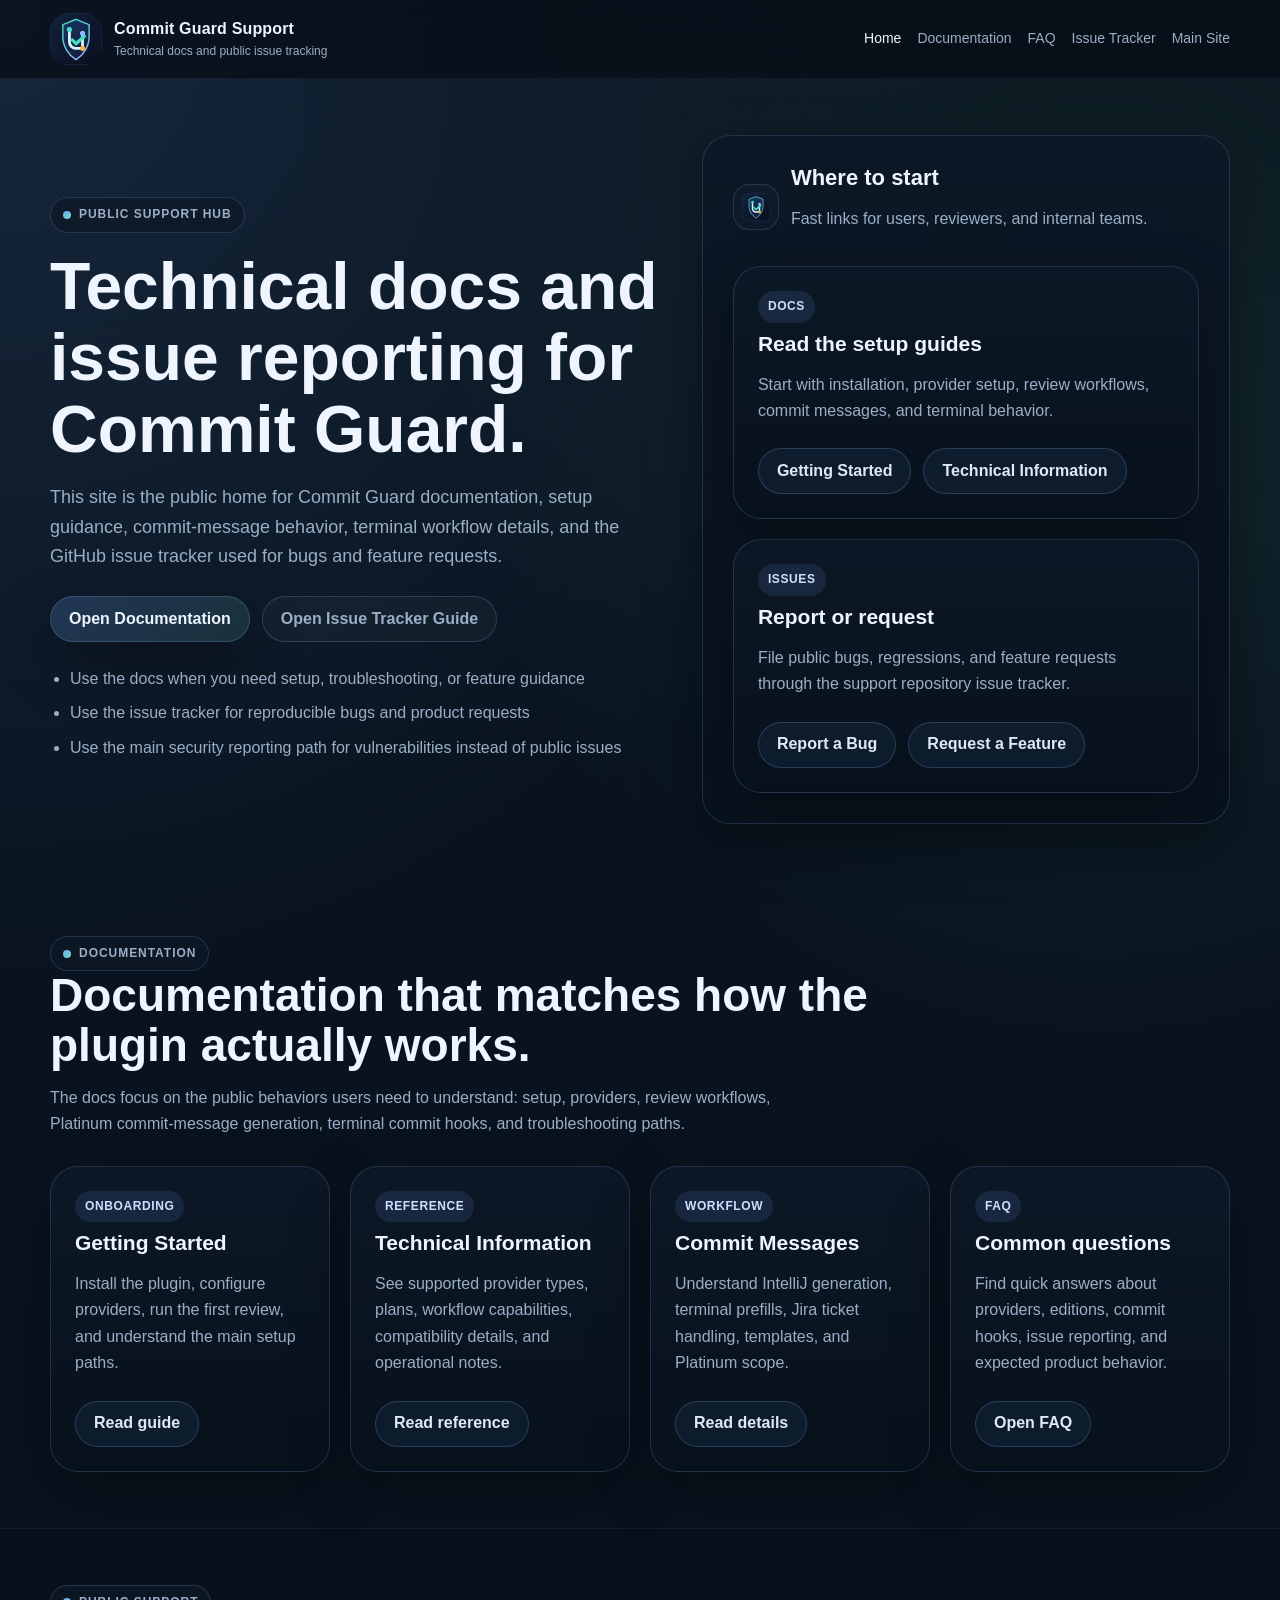
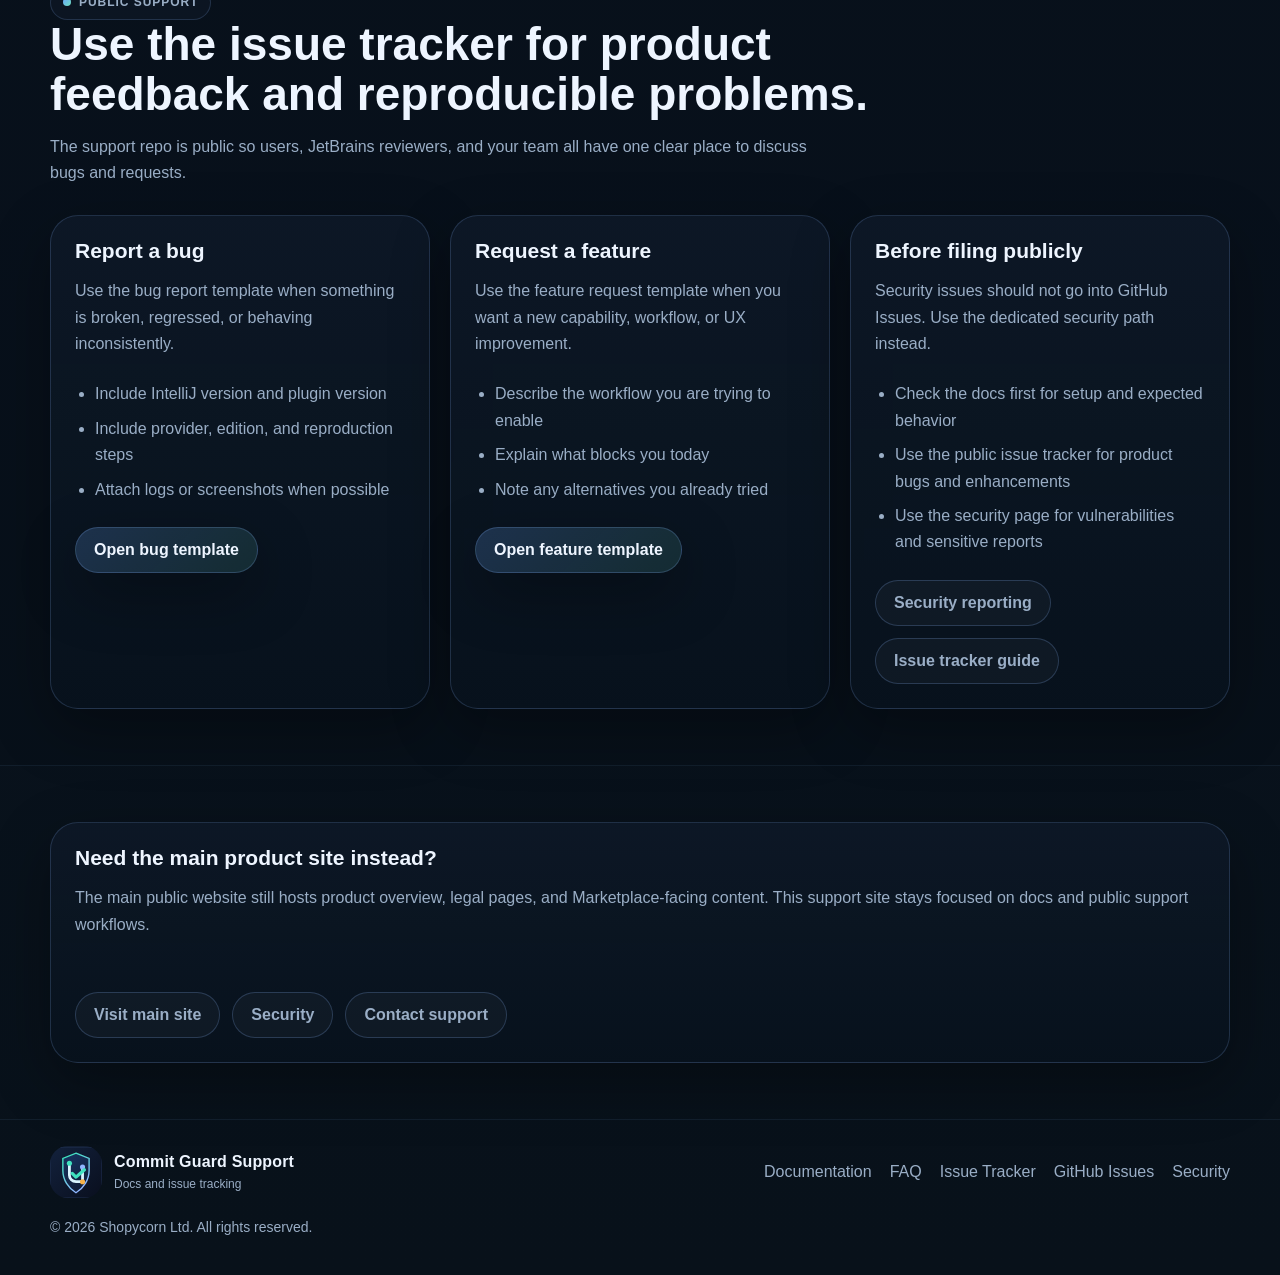
==== index.html @ 6918678c "First commit" ====
<!doctype html>
<html lang="en">
  <head>
    <meta charset="utf-8" />
    <meta name="viewport" content="width=device-width, initial-scale=1" />
    <title>Commit Guard Support | Documentation and Issue Tracker</title>
    <meta
      name="description"
      content="Public technical documentation and issue tracking for Commit Guard, the workflow-driven AI code review plugin for IntelliJ."
    />
    <link rel="stylesheet" href="./assets/site.css" />
  </head>
  <body>
    <header class="site-header">
      <div class="container nav-shell">
        <a class="brand" href="./">
          <span class="brand-logo" aria-hidden="true">
            <img src="./assets/commit-guard-logo.svg" alt="Commit Guard logo" width="52" height="52" />
          </span>
          <span>
            <strong>Commit Guard Support</strong>
            <em>Technical docs and public issue tracking</em>
          </span>
        </a>

        <nav class="site-nav" aria-label="Primary">
          <a href="./" aria-current="page">Home</a>
          <a href="./docs/">Documentation</a>
          <a href="./docs/faq/">FAQ</a>
          <a href="./issue-tracker/">Issue Tracker</a>
          <a href="https://shopycornltd.github.io/commit-guard-site/">Main Site</a>
        </nav>
      </div>
    </header>

    <main>
      <section class="hero-band">
        <div class="container hero-grid">
          <div>
            <div class="eyebrow">Public Support Hub</div>
            <h1>Technical docs and issue reporting for Commit Guard.</h1>
            <p class="lede">
              This site is the public home for Commit Guard documentation, setup guidance, commit-message behavior,
              terminal workflow details, and the GitHub issue tracker used for bugs and feature requests.
            </p>

            <div class="hero-actions">
              <a class="button" href="./docs/">Open Documentation</a>
              <a class="button secondary" href="./issue-tracker/">Open Issue Tracker Guide</a>
            </div>

            <ul class="hero-points">
              <li>Use the docs when you need setup, troubleshooting, or feature guidance</li>
              <li>Use the issue tracker for reproducible bugs and product requests</li>
              <li>Use the main security reporting path for vulnerabilities instead of public issues</li>
            </ul>
          </div>

          <div class="hero-panel">
            <div class="hero-panel-title">
              <img class="mini-logo" src="./assets/commit-guard-logo.svg" alt="" width="46" height="46" />
              <div>
                <h3>Where to start</h3>
                <p class="muted">Fast links for users, reviewers, and internal teams.</p>
              </div>
            </div>

            <div class="card-grid">
              <article class="info-card">
                <div class="card-kicker">Docs</div>
                <h3>Read the setup guides</h3>
                <p>Start with installation, provider setup, review workflows, commit messages, and terminal behavior.</p>
                <div class="card-actions">
                  <a class="button ghost" href="./docs/getting-started/">Getting Started</a>
                  <a class="button ghost" href="./docs/technical-information/">Technical Information</a>
                </div>
              </article>

              <article class="info-card">
                <div class="card-kicker">Issues</div>
                <h3>Report or request</h3>
                <p>File public bugs, regressions, and feature requests through the support repository issue tracker.</p>
                <div class="card-actions">
                  <a class="button ghost" href="https://github.com/shopycornltd/commit-guard-support/issues/new?template=bug_report.md">Report a Bug</a>
                  <a class="button ghost" href="https://github.com/shopycornltd/commit-guard-support/issues/new?template=feature_request.md">Request a Feature</a>
                </div>
              </article>
            </div>
          </div>
        </div>
      </section>

      <section class="section">
        <div class="container">
          <div class="section-heading">
            <div class="eyebrow">Documentation</div>
            <h2>Documentation that matches how the plugin actually works.</h2>
            <p>
              The docs focus on the public behaviors users need to understand: setup, providers, review workflows,
              Platinum commit-message generation, terminal commit hooks, and troubleshooting paths.
            </p>
          </div>

          <div class="card-grid docs-grid">
            <article class="doc-card">
              <div class="card-kicker">Onboarding</div>
              <h3>Getting Started</h3>
              <p>Install the plugin, configure providers, run the first review, and understand the main setup paths.</p>
              <div class="doc-actions">
                <a class="button ghost" href="./docs/getting-started/">Read guide</a>
              </div>
            </article>

            <article class="doc-card">
              <div class="card-kicker">Reference</div>
              <h3>Technical Information</h3>
              <p>See supported provider types, plans, workflow capabilities, compatibility details, and operational notes.</p>
              <div class="doc-actions">
                <a class="button ghost" href="./docs/technical-information/">Read reference</a>
              </div>
            </article>

            <article class="doc-card">
              <div class="card-kicker">Workflow</div>
              <h3>Commit Messages</h3>
              <p>Understand IntelliJ generation, terminal prefills, Jira ticket handling, templates, and Platinum scope.</p>
              <div class="doc-actions">
                <a class="button ghost" href="./docs/commit-messages/">Read details</a>
              </div>
            </article>

            <article class="doc-card">
              <div class="card-kicker">FAQ</div>
              <h3>Common questions</h3>
              <p>Find quick answers about providers, editions, commit hooks, issue reporting, and expected product behavior.</p>
              <div class="doc-actions">
                <a class="button ghost" href="./docs/faq/">Open FAQ</a>
              </div>
            </article>
          </div>
        </div>
      </section>

      <section class="section section-contrast">
        <div class="container">
          <div class="section-heading">
            <div class="eyebrow">Public Support</div>
            <h2>Use the issue tracker for product feedback and reproducible problems.</h2>
            <p>
              The support repo is public so users, JetBrains reviewers, and your team all have one clear place to
              discuss bugs and requests.
            </p>
          </div>

          <div class="card-grid support-grid">
            <article class="support-panel">
              <h3>Report a bug</h3>
              <p>Use the bug report template when something is broken, regressed, or behaving inconsistently.</p>
              <ul class="checklist">
                <li>Include IntelliJ version and plugin version</li>
                <li>Include provider, edition, and reproduction steps</li>
                <li>Attach logs or screenshots when possible</li>
              </ul>
              <div class="support-actions">
                <a class="button" href="https://github.com/shopycornltd/commit-guard-support/issues/new?template=bug_report.md">Open bug template</a>
              </div>
            </article>

            <article class="support-panel">
              <h3>Request a feature</h3>
              <p>Use the feature request template when you want a new capability, workflow, or UX improvement.</p>
              <ul class="checklist">
                <li>Describe the workflow you are trying to enable</li>
                <li>Explain what blocks you today</li>
                <li>Note any alternatives you already tried</li>
              </ul>
              <div class="support-actions">
                <a class="button" href="https://github.com/shopycornltd/commit-guard-support/issues/new?template=feature_request.md">Open feature template</a>
              </div>
            </article>

            <article class="support-panel">
              <h3>Before filing publicly</h3>
              <p>Security issues should not go into GitHub Issues. Use the dedicated security path instead.</p>
              <ul class="checklist">
                <li>Check the docs first for setup and expected behavior</li>
                <li>Use the public issue tracker for product bugs and enhancements</li>
                <li>Use the security page for vulnerabilities and sensitive reports</li>
              </ul>
              <div class="support-actions">
                <a class="button secondary" href="https://shopycornltd.github.io/commit-guard-site/security/">Security reporting</a>
                <a class="button secondary" href="./issue-tracker/">Issue tracker guide</a>
              </div>
            </article>
          </div>
        </div>
      </section>

      <section class="section">
        <div class="container">
          <div class="cta-panel">
            <div class="cta-copy">
              <h3>Need the main product site instead?</h3>
              <p>
                The main public website still hosts product overview, legal pages, and Marketplace-facing content.
                This support site stays focused on docs and public support workflows.
              </p>
            </div>
            <div class="hero-actions">
              <a class="button secondary" href="https://shopycornltd.github.io/commit-guard-site/">Visit main site</a>
              <a class="button secondary" href="https://shopycornltd.github.io/commit-guard-site/security/">Security</a>
              <a class="button secondary" href="mailto:support@shopycorn.co.uk">Contact support</a>
            </div>
          </div>
        </div>
      </section>
    </main>

    <footer class="site-footer">
      <div class="container footer-grid">
        <a class="brand" href="./">
          <span class="brand-logo" aria-hidden="true">
            <img src="./assets/commit-guard-logo.svg" alt="" width="52" height="52" />
          </span>
          <span>
            <strong>Commit Guard Support</strong>
            <em>Docs and issue tracking</em>
          </span>
        </a>

        <div class="footer-links">
          <a href="./docs/">Documentation</a>
          <a href="./docs/faq/">FAQ</a>
          <a href="./issue-tracker/">Issue Tracker</a>
          <a href="https://github.com/shopycornltd/commit-guard-support/issues">GitHub Issues</a>
          <a href="https://shopycornltd.github.io/commit-guard-site/security/">Security</a>
        </div>
      </div>
      <div class="container footer-copy">
        <span>&copy; 2026 Shopycorn Ltd. All rights reserved.</span>
      </div>
    </footer>
  </body>
</html>
---- assets/site.css ----
:root {
  --bg: #081019;
  --bg-soft: #0d1826;
  --panel: rgba(10, 18, 29, 0.86);
  --panel-2: rgba(14, 25, 40, 0.94);
  --border: rgba(139, 184, 255, 0.18);
  --text: #eef5ff;
  --muted: #9aaec6;
  --accent: #6ca7ff;
  --accent-2: #6de0be;
  --accent-3: #18304c;
  --shadow: 0 20px 60px rgba(0, 0, 0, 0.32);
  --radius-xl: 28px;
  --radius-lg: 22px;
  --radius-md: 16px;
  --max: 1180px;
}

* {
  box-sizing: border-box;
}

html {
  scroll-behavior: smooth;
}

body {
  margin: 0;
  background:
    radial-gradient(circle at top left, rgba(108, 167, 255, 0.15), transparent 32%),
    radial-gradient(circle at 86% 14%, rgba(109, 224, 190, 0.11), transparent 24%),
    linear-gradient(180deg, #07111a 0%, #09131f 36%, #08111a 100%);
  color: var(--text);
  font-family: "Inter", "Segoe UI", Roboto, Helvetica, Arial, sans-serif;
  line-height: 1.65;
}

img {
  display: block;
  max-width: 100%;
}

a {
  color: inherit;
  text-decoration: none;
}

code {
  padding: 2px 6px;
  border-radius: 8px;
  background: rgba(255, 255, 255, 0.05);
  color: #dce8ff;
  font-size: 0.95em;
}

.container {
  width: min(calc(100% - 32px), var(--max));
  margin: 0 auto;
}

.site-header {
  position: sticky;
  top: 0;
  z-index: 40;
  backdrop-filter: blur(18px);
  background: rgba(7, 14, 23, 0.76);
  border-bottom: 1px solid rgba(139, 184, 255, 0.08);
}

.nav-shell {
  display: flex;
  align-items: center;
  justify-content: space-between;
  gap: 20px;
  min-height: 78px;
}

.brand {
  display: inline-flex;
  align-items: center;
  gap: 12px;
}

.brand-logo {
  width: 52px;
  height: 52px;
  flex: 0 0 52px;
  border-radius: 18px;
  overflow: hidden;
}

.brand-logo img {
  width: 114%;
  height: 114%;
  max-width: none;
  margin: -7%;
}

.brand span {
  display: grid;
}

.brand strong {
  font-size: 16px;
  letter-spacing: 0.01em;
}

.brand em {
  color: var(--muted);
  font-style: normal;
  font-size: 12px;
}

.site-nav {
  display: flex;
  flex-wrap: wrap;
  gap: 16px;
  color: var(--muted);
  font-size: 14px;
}

.site-nav a:hover,
.site-nav a[aria-current="page"],
.footer-links a:hover,
.inline-link:hover {
  color: var(--text);
}

.hero-band,
.section,
.page-hero {
  padding: 56px 0;
}

.hero-grid,
.page-grid {
  display: grid;
  grid-template-columns: 1.08fr 0.92fr;
  gap: 32px;
  align-items: center;
}

.eyebrow {
  display: inline-flex;
  align-items: center;
  gap: 8px;
  padding: 7px 12px;
  border-radius: 999px;
  border: 1px solid var(--border);
  background: rgba(14, 24, 38, 0.72);
  color: var(--muted);
  font-size: 12px;
  font-weight: 700;
  letter-spacing: 0.08em;
  text-transform: uppercase;
}

.eyebrow::before {
  content: "";
  width: 8px;
  height: 8px;
  border-radius: 999px;
  background: linear-gradient(135deg, var(--accent), var(--accent-2));
}

h1,
h2,
h3 {
  margin: 0;
  line-height: 1.08;
}

h1 {
  margin-top: 18px;
  font-size: clamp(40px, 7vw, 66px);
  max-width: 760px;
}

h2 {
  font-size: clamp(30px, 4vw, 46px);
  max-width: 860px;
}

h3 {
  font-size: 21px;
}

.lede,
.section-heading p,
.info-card p,
.support-panel p,
.doc-card p,
.doc-body p,
.doc-body li,
.checklist li,
.cta-copy p,
.footer-copy,
.muted {
  color: var(--muted);
}

.lede {
  margin: 18px 0 0;
  max-width: 740px;
  font-size: 18px;
}

.hero-actions,
.card-actions,
.support-actions,
.doc-actions {
  display: flex;
  flex-wrap: wrap;
  gap: 12px;
  margin-top: 24px;
}

.button {
  display: inline-flex;
  align-items: center;
  justify-content: center;
  min-height: 46px;
  padding: 0 18px;
  border-radius: 999px;
  border: 1px solid rgba(139, 184, 255, 0.22);
  background: linear-gradient(135deg, rgba(108, 167, 255, 0.2), rgba(109, 224, 190, 0.12));
  color: var(--text);
  font-weight: 700;
  box-shadow: var(--shadow);
}

.button.secondary {
  background: rgba(255, 255, 255, 0.03);
  color: var(--muted);
  box-shadow: none;
}

.button.ghost {
  background: rgba(18, 34, 53, 0.65);
  color: #dfe8f8;
  box-shadow: none;
}

.hero-points,
.checklist,
.doc-list {
  margin: 24px 0 0;
  padding-left: 20px;
  color: var(--muted);
}

.hero-points li + li,
.checklist li + li,
.doc-list li + li {
  margin-top: 8px;
}

.hero-panel,
.support-panel,
.doc-card,
.info-card,
.cta-panel,
.doc-shell,
.notice-panel {
  border: 1px solid var(--border);
  box-shadow: var(--shadow);
}

.hero-panel,
.doc-shell,
.notice-panel,
.support-panel,
.info-card,
.doc-card,
.cta-panel {
  border-radius: var(--radius-xl);
  background: linear-gradient(180deg, rgba(13, 24, 38, 0.96), rgba(8, 18, 29, 0.9));
}

.hero-panel {
  padding: 30px;
}

.hero-panel-title {
  display: flex;
  align-items: center;
  gap: 12px;
  margin-bottom: 18px;
}

.hero-panel-title .mini-logo {
  width: 46px;
  height: 46px;
  padding: 6px;
  border-radius: 16px;
  background: rgba(15, 28, 43, 0.8);
  border: 1px solid var(--border);
}

.hero-panel-title h3 {
  font-size: 22px;
}

.section-heading {
  margin-bottom: 28px;
}

.section-heading p {
  max-width: 780px;
  margin-top: 14px;
}

.card-grid {
  display: grid;
  gap: 20px;
}

.feature-grid {
  grid-template-columns: repeat(4, minmax(0, 1fr));
}

.support-grid,
.docs-grid {
  grid-template-columns: repeat(auto-fit, minmax(240px, 1fr));
}

.info-card,
.doc-card,
.support-panel {
  padding: 24px;
}

.info-card h3,
.doc-card h3,
.support-panel h3 {
  margin-bottom: 10px;
}

.card-kicker {
  display: inline-flex;
  margin-bottom: 10px;
  padding: 6px 10px;
  border-radius: 999px;
  background: rgba(108, 167, 255, 0.12);
  color: #cfe0ff;
  font-size: 12px;
  font-weight: 700;
  letter-spacing: 0.05em;
  text-transform: uppercase;
}

.section-contrast {
  background: rgba(7, 15, 24, 0.32);
  border-top: 1px solid rgba(139, 184, 255, 0.08);
  border-bottom: 1px solid rgba(139, 184, 255, 0.08);
}

.doc-shell {
  display: grid;
  grid-template-columns: 280px minmax(0, 1fr);
  gap: 24px;
  padding: 26px;
}

.doc-sidebar {
  position: sticky;
  top: 100px;
  align-self: start;
  display: grid;
  gap: 14px;
}

.sidebar-card {
  padding: 18px;
  border-radius: var(--radius-lg);
  border: 1px solid var(--border);
  background: rgba(14, 24, 38, 0.78);
}

.sidebar-card h3 {
  margin-bottom: 10px;
  font-size: 17px;
}

.sidebar-links {
  display: grid;
  gap: 10px;
}

.sidebar-links a {
  color: var(--muted);
}

.sidebar-links a:hover,
.sidebar-links a[aria-current="page"] {
  color: var(--text);
}

.doc-body {
  min-width: 0;
}

.doc-body section + section {
  margin-top: 30px;
}

.doc-body h2 {
  font-size: clamp(26px, 4vw, 38px);
  margin-bottom: 12px;
}

.doc-body h3 {
  margin: 18px 0 10px;
}

.doc-body pre {
  overflow-x: auto;
  padding: 16px;
  border-radius: var(--radius-md);
  background: rgba(255, 255, 255, 0.04);
  border: 1px solid var(--border);
}

.notice-panel,
.cta-panel {
  display: grid;
  gap: 14px;
  padding: 24px;
}

.footer-links {
  display: flex;
  flex-wrap: wrap;
  gap: 18px;
  color: var(--muted);
}

.site-footer {
  padding: 26px 0 36px;
  border-top: 1px solid rgba(139, 184, 255, 0.08);
}

.footer-grid {
  display: flex;
  align-items: center;
  justify-content: space-between;
  gap: 20px;
}

.footer-copy {
  margin-top: 18px;
  font-size: 14px;
}

.inline-link {
  color: #cfe0ff;
  text-decoration: underline;
  text-decoration-color: rgba(108, 167, 255, 0.4);
  text-underline-offset: 3px;
}

.faq-list {
  display: grid;
  gap: 14px;
}

.faq-item {
  border-radius: var(--radius-lg);
  border: 1px solid var(--border);
  background: rgba(14, 24, 38, 0.78);
  overflow: hidden;
}

.faq-item summary {
  cursor: pointer;
  list-style: none;
  padding: 18px 20px;
  font-weight: 700;
}

.faq-item summary::-webkit-details-marker {
  display: none;
}

.faq-item summary::after {
  content: "+";
  float: right;
  color: var(--accent-2);
}

.faq-item[open] summary::after {
  content: "−";
}

.faq-answer {
  padding: 0 20px 20px;
  color: var(--muted);
}

.faq-answer p:last-child,
.faq-answer ul:last-child {
  margin-bottom: 0;
}

@media (max-width: 1040px) {
  .hero-grid,
  .page-grid,
  .doc-shell,
  .feature-grid,
  .support-grid,
  .docs-grid {
    grid-template-columns: 1fr;
  }

  .doc-sidebar {
    position: static;
  }
}

@media (max-width: 720px) {
  .nav-shell,
  .footer-grid {
    flex-direction: column;
    align-items: flex-start;
  }

  .hero-band,
  .section,
  .page-hero {
    padding: 40px 0;
  }

  .hero-panel,
  .info-card,
  .doc-card,
  .support-panel,
  .doc-shell,
  .notice-panel,
  .cta-panel {
    border-radius: 20px;
  }
}
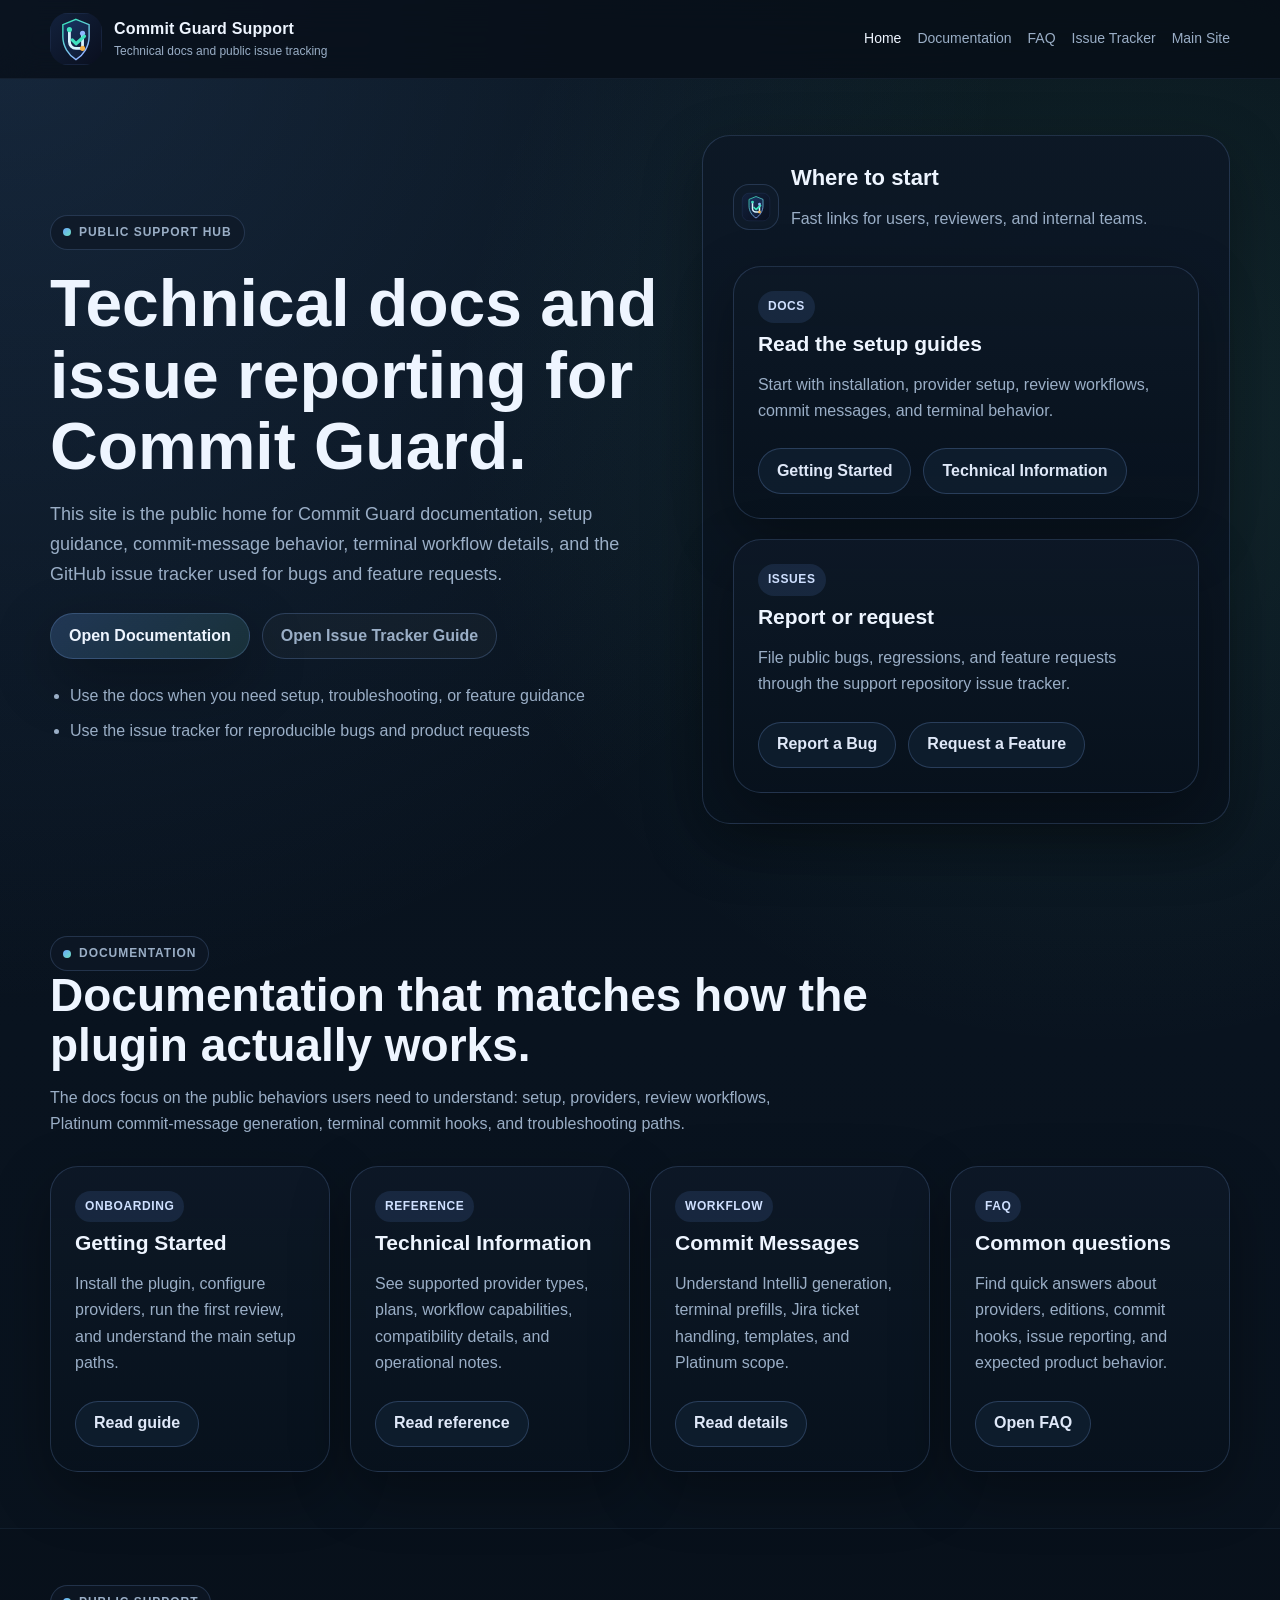
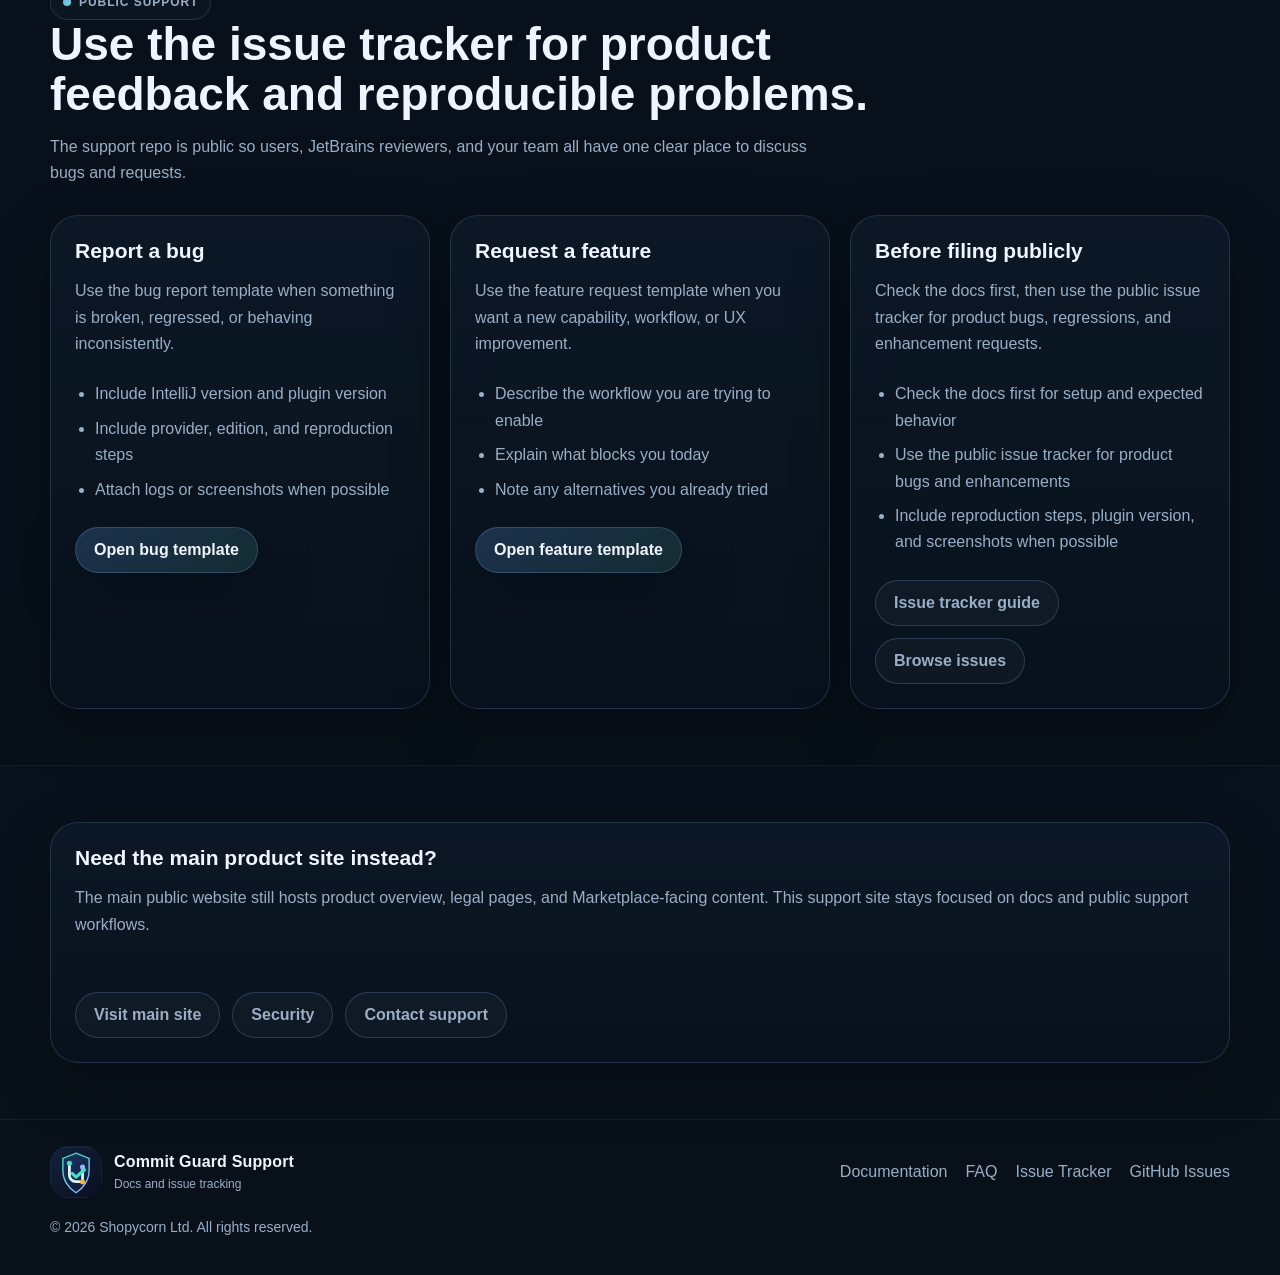
==== commit b59621bc: "First commit" ====
--- a/index.html
+++ b/index.html
@@ -52,7 +52,6 @@
             <ul class="hero-points">
               <li>Use the docs when you need setup, troubleshooting, or feature guidance</li>
               <li>Use the issue tracker for reproducible bugs and product requests</li>
-              <li>Use the main security reporting path for vulnerabilities instead of public issues</li>
             </ul>
           </div>
 
@@ -181,15 +180,15 @@
 
             <article class="support-panel">
               <h3>Before filing publicly</h3>
-              <p>Security issues should not go into GitHub Issues. Use the dedicated security path instead.</p>
+              <p>Check the docs first, then use the public issue tracker for product bugs, regressions, and enhancement requests.</p>
               <ul class="checklist">
                 <li>Check the docs first for setup and expected behavior</li>
                 <li>Use the public issue tracker for product bugs and enhancements</li>
-                <li>Use the security page for vulnerabilities and sensitive reports</li>
+                <li>Include reproduction steps, plugin version, and screenshots when possible</li>
               </ul>
               <div class="support-actions">
-                <a class="button secondary" href="https://shopycornltd.github.io/commit-guard-site/security/">Security reporting</a>
                 <a class="button secondary" href="./issue-tracker/">Issue tracker guide</a>
+                <a class="button secondary" href="https://github.com/shopycornltd/commit-guard-support/issues">Browse issues</a>
               </div>
             </article>
           </div>
@@ -233,7 +232,6 @@
           <a href="./docs/faq/">FAQ</a>
           <a href="./issue-tracker/">Issue Tracker</a>
           <a href="https://github.com/shopycornltd/commit-guard-support/issues">GitHub Issues</a>
-          <a href="https://shopycornltd.github.io/commit-guard-site/security/">Security</a>
         </div>
       </div>
       <div class="container footer-copy">
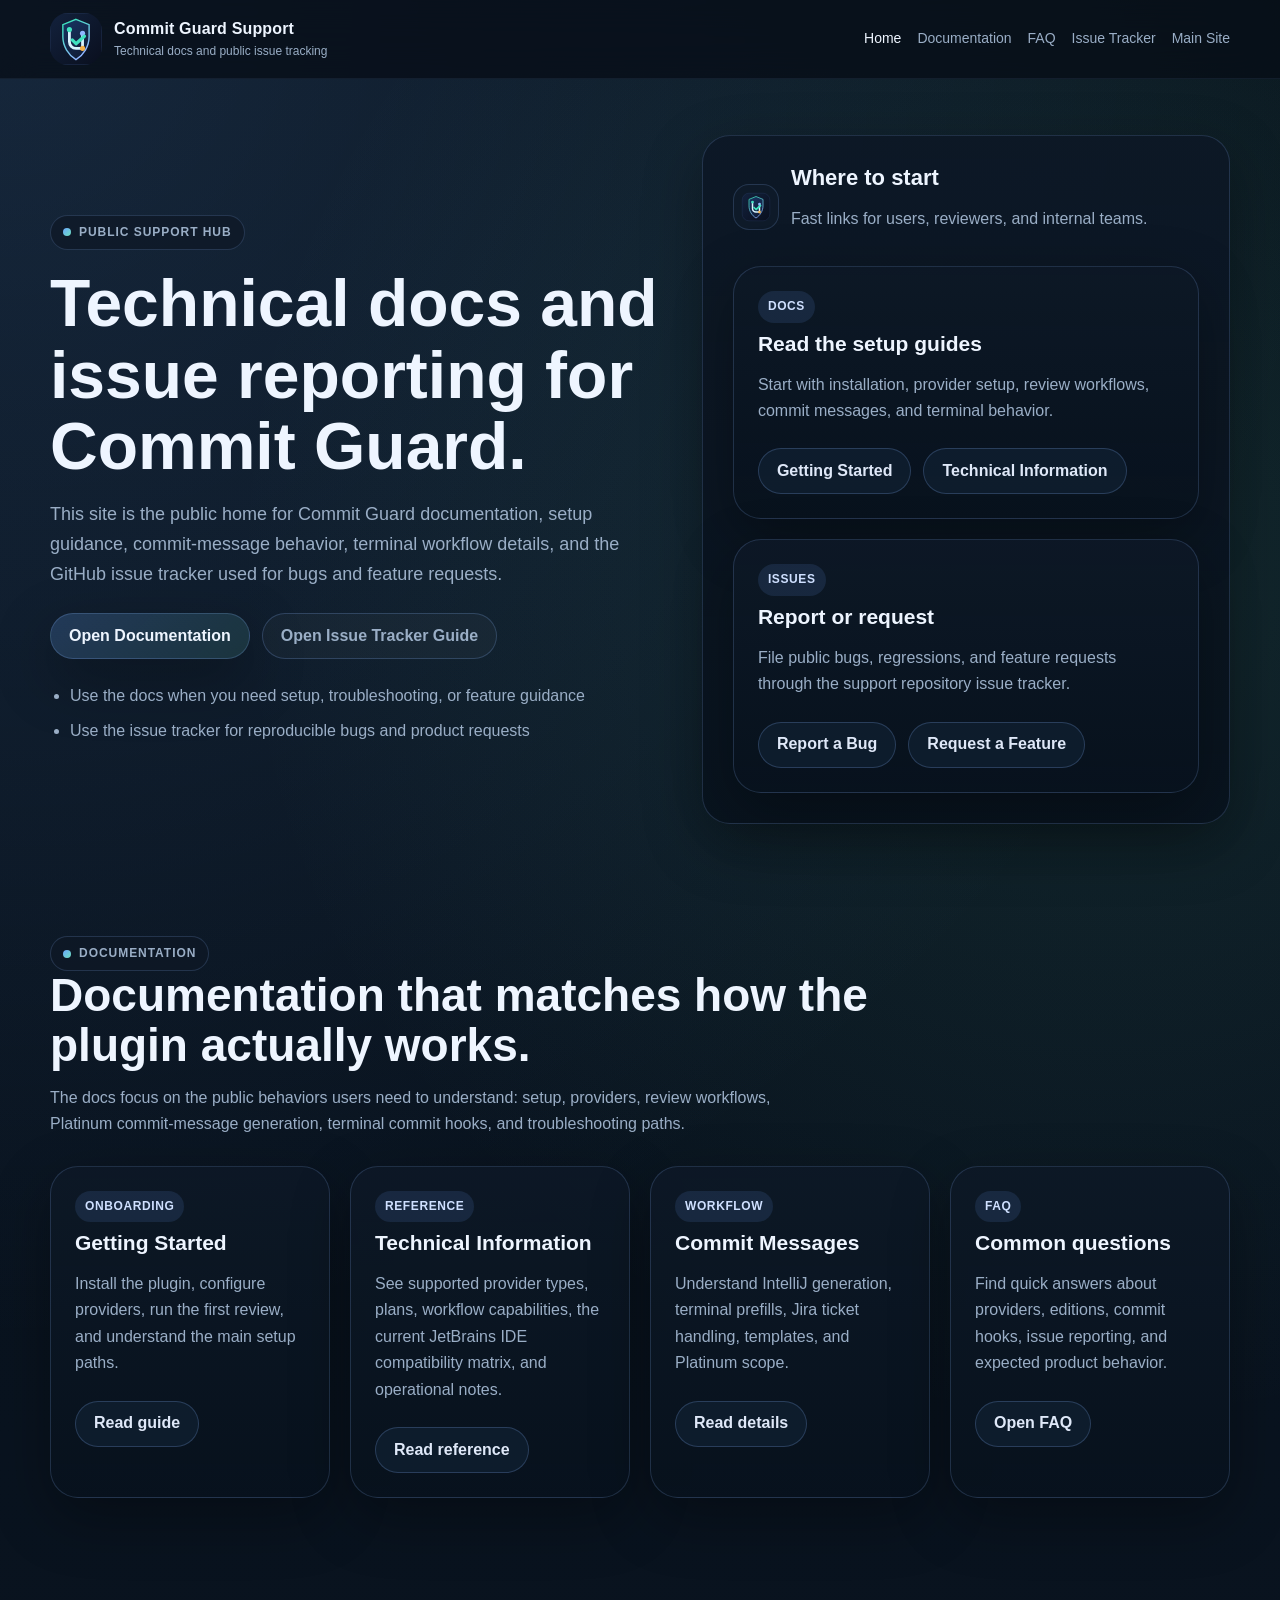
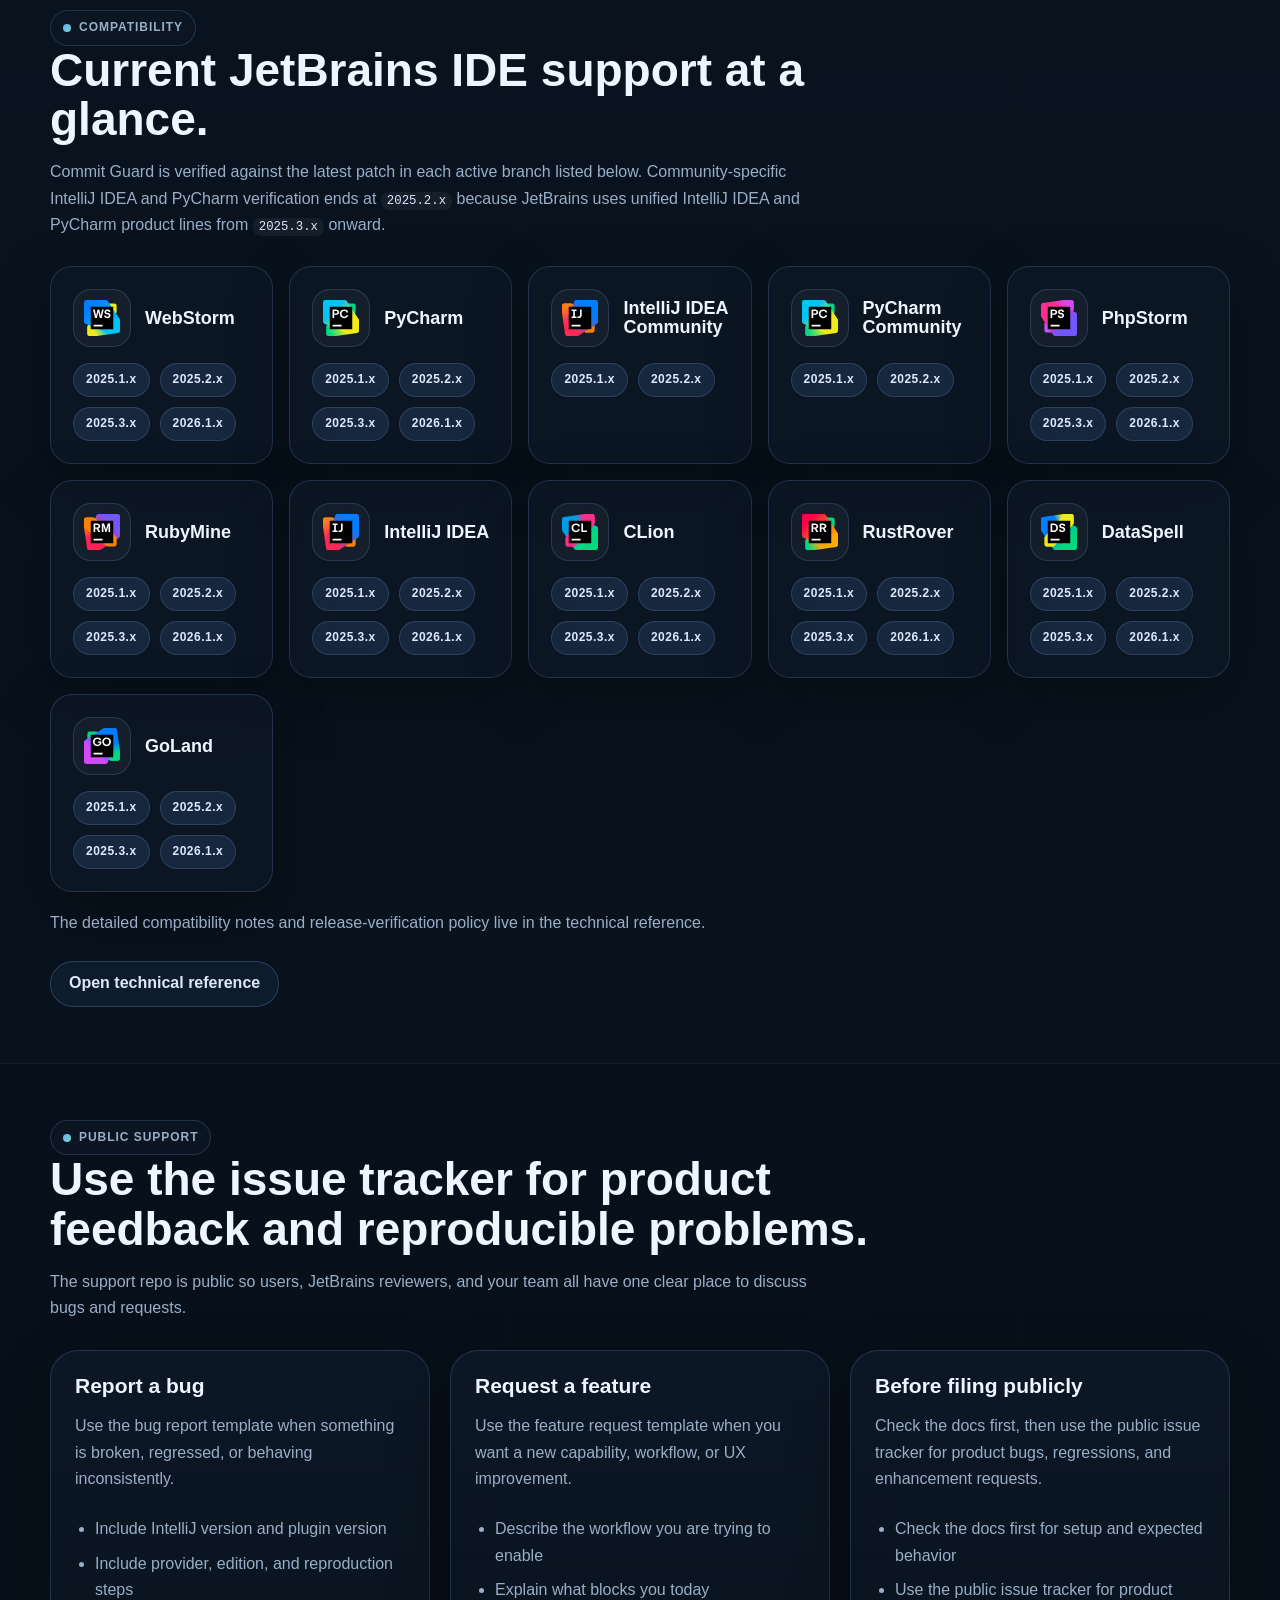
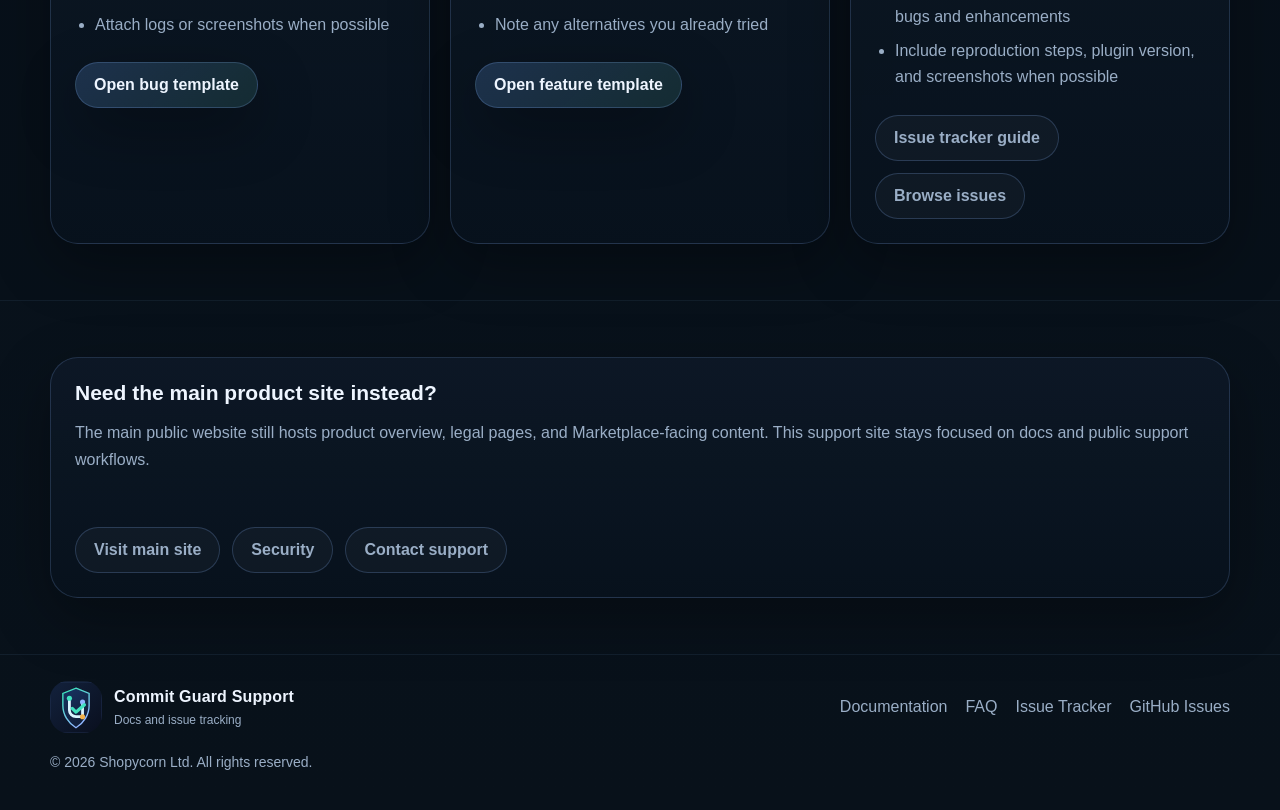
==== commit 65afc626: "Add supported Intelij versions" ====
--- a/index.html
+++ b/index.html
@@ -28,7 +28,7 @@
           <a href="./docs/">Documentation</a>
           <a href="./docs/faq/">FAQ</a>
           <a href="./issue-tracker/">Issue Tracker</a>
-          <a href="https://shopycornltd.github.io/commit-guard-site/">Main Site</a>
+          <a href="https://shopycorn.co.uk/">Main Site</a>
         </nav>
       </div>
     </header>
@@ -113,7 +113,7 @@
             <article class="doc-card">
               <div class="card-kicker">Reference</div>
               <h3>Technical Information</h3>
-              <p>See supported provider types, plans, workflow capabilities, compatibility details, and operational notes.</p>
+              <p>See supported provider types, plans, workflow capabilities, the current JetBrains IDE compatibility matrix, and operational notes.</p>
               <div class="doc-actions">
                 <a class="button ghost" href="./docs/technical-information/">Read reference</a>
               </div>
@@ -136,6 +136,190 @@
                 <a class="button ghost" href="./docs/faq/">Open FAQ</a>
               </div>
             </article>
+          </div>
+        </div>
+      </section>
+
+      <section class="section">
+        <div class="container">
+          <div class="section-heading">
+            <div class="eyebrow">Compatibility</div>
+            <h2>Current JetBrains IDE support at a glance.</h2>
+            <p>
+              Commit Guard is verified against the latest patch in each active branch listed below. Community-specific IntelliJ IDEA and PyCharm verification ends at
+              <code>2025.2.x</code> because JetBrains uses unified IntelliJ IDEA and PyCharm product lines from <code>2025.3.x</code> onward.
+            </p>
+          </div>
+
+          <div class="compatibility-grid" aria-label="Supported JetBrains IDEs and version branches">
+            <article class="ide-card">
+              <div class="ide-card-header">
+                <span class="ide-mark" aria-hidden="true">
+                  <img src="./assets/ide-logos/webstorm.svg" alt="" width="64" height="64" loading="lazy" />
+                </span>
+                <h3>WebStorm</h3>
+              </div>
+              <div class="version-chips" aria-label="Supported versions for WebStorm">
+                <span class="version-chip">2025.1.x</span>
+                <span class="version-chip">2025.2.x</span>
+                <span class="version-chip">2025.3.x</span>
+                <span class="version-chip">2026.1.x</span>
+              </div>
+            </article>
+
+            <article class="ide-card">
+              <div class="ide-card-header">
+                <span class="ide-mark" aria-hidden="true">
+                  <img src="./assets/ide-logos/pycharm.svg" alt="" width="64" height="64" loading="lazy" />
+                </span>
+                <h3>PyCharm</h3>
+              </div>
+              <div class="version-chips" aria-label="Supported versions for PyCharm">
+                <span class="version-chip">2025.1.x</span>
+                <span class="version-chip">2025.2.x</span>
+                <span class="version-chip">2025.3.x</span>
+                <span class="version-chip">2026.1.x</span>
+              </div>
+            </article>
+
+            <article class="ide-card">
+              <div class="ide-card-header">
+                <span class="ide-mark" aria-hidden="true">
+                  <img src="./assets/ide-logos/intellij-idea.svg" alt="" width="64" height="64" loading="lazy" />
+                </span>
+                <h3>IntelliJ IDEA Community</h3>
+              </div>
+              <div class="version-chips" aria-label="Supported versions for IntelliJ IDEA Community">
+                <span class="version-chip">2025.1.x</span>
+                <span class="version-chip">2025.2.x</span>
+              </div>
+            </article>
+
+            <article class="ide-card">
+              <div class="ide-card-header">
+                <span class="ide-mark" aria-hidden="true">
+                  <img src="./assets/ide-logos/pycharm.svg" alt="" width="64" height="64" loading="lazy" />
+                </span>
+                <h3>PyCharm Community</h3>
+              </div>
+              <div class="version-chips" aria-label="Supported versions for PyCharm Community">
+                <span class="version-chip">2025.1.x</span>
+                <span class="version-chip">2025.2.x</span>
+              </div>
+            </article>
+
+            <article class="ide-card">
+              <div class="ide-card-header">
+                <span class="ide-mark" aria-hidden="true">
+                  <img src="./assets/ide-logos/phpstorm.svg" alt="" width="64" height="64" loading="lazy" />
+                </span>
+                <h3>PhpStorm</h3>
+              </div>
+              <div class="version-chips" aria-label="Supported versions for PhpStorm">
+                <span class="version-chip">2025.1.x</span>
+                <span class="version-chip">2025.2.x</span>
+                <span class="version-chip">2025.3.x</span>
+                <span class="version-chip">2026.1.x</span>
+              </div>
+            </article>
+
+            <article class="ide-card">
+              <div class="ide-card-header">
+                <span class="ide-mark" aria-hidden="true">
+                  <img src="./assets/ide-logos/rubymine.svg" alt="" width="64" height="64" loading="lazy" />
+                </span>
+                <h3>RubyMine</h3>
+              </div>
+              <div class="version-chips" aria-label="Supported versions for RubyMine">
+                <span class="version-chip">2025.1.x</span>
+                <span class="version-chip">2025.2.x</span>
+                <span class="version-chip">2025.3.x</span>
+                <span class="version-chip">2026.1.x</span>
+              </div>
+            </article>
+
+            <article class="ide-card">
+              <div class="ide-card-header">
+                <span class="ide-mark" aria-hidden="true">
+                  <img src="./assets/ide-logos/intellij-idea.svg" alt="" width="64" height="64" loading="lazy" />
+                </span>
+                <h3>IntelliJ IDEA</h3>
+              </div>
+              <div class="version-chips" aria-label="Supported versions for IntelliJ IDEA">
+                <span class="version-chip">2025.1.x</span>
+                <span class="version-chip">2025.2.x</span>
+                <span class="version-chip">2025.3.x</span>
+                <span class="version-chip">2026.1.x</span>
+              </div>
+            </article>
+
+            <article class="ide-card">
+              <div class="ide-card-header">
+                <span class="ide-mark" aria-hidden="true">
+                  <img src="./assets/ide-logos/clion.svg" alt="" width="64" height="64" loading="lazy" />
+                </span>
+                <h3>CLion</h3>
+              </div>
+              <div class="version-chips" aria-label="Supported versions for CLion">
+                <span class="version-chip">2025.1.x</span>
+                <span class="version-chip">2025.2.x</span>
+                <span class="version-chip">2025.3.x</span>
+                <span class="version-chip">2026.1.x</span>
+              </div>
+            </article>
+
+            <article class="ide-card">
+              <div class="ide-card-header">
+                <span class="ide-mark" aria-hidden="true">
+                  <img src="./assets/ide-logos/rustrover.svg" alt="" width="64" height="64" loading="lazy" />
+                </span>
+                <h3>RustRover</h3>
+              </div>
+              <div class="version-chips" aria-label="Supported versions for RustRover">
+                <span class="version-chip">2025.1.x</span>
+                <span class="version-chip">2025.2.x</span>
+                <span class="version-chip">2025.3.x</span>
+                <span class="version-chip">2026.1.x</span>
+              </div>
+            </article>
+
+            <article class="ide-card">
+              <div class="ide-card-header">
+                <span class="ide-mark" aria-hidden="true">
+                  <img src="./assets/ide-logos/dataspell.svg" alt="" width="64" height="64" loading="lazy" />
+                </span>
+                <h3>DataSpell</h3>
+              </div>
+              <div class="version-chips" aria-label="Supported versions for DataSpell">
+                <span class="version-chip">2025.1.x</span>
+                <span class="version-chip">2025.2.x</span>
+                <span class="version-chip">2025.3.x</span>
+                <span class="version-chip">2026.1.x</span>
+              </div>
+            </article>
+
+            <article class="ide-card">
+              <div class="ide-card-header">
+                <span class="ide-mark" aria-hidden="true">
+                  <img src="./assets/ide-logos/goland.svg" alt="" width="64" height="64" loading="lazy" />
+                </span>
+                <h3>GoLand</h3>
+              </div>
+              <div class="version-chips" aria-label="Supported versions for GoLand">
+                <span class="version-chip">2025.1.x</span>
+                <span class="version-chip">2025.2.x</span>
+                <span class="version-chip">2025.3.x</span>
+                <span class="version-chip">2026.1.x</span>
+              </div>
+            </article>
+          </div>
+
+          <div class="compatibility-note">
+            <p>The detailed compatibility notes and release-verification policy live in the technical reference.</p>
+          </div>
+
+          <div class="compatibility-actions">
+            <a class="button ghost" href="./docs/technical-information/">Open technical reference</a>
           </div>
         </div>
       </section>
@@ -206,8 +390,8 @@
               </p>
             </div>
             <div class="hero-actions">
-              <a class="button secondary" href="https://shopycornltd.github.io/commit-guard-site/">Visit main site</a>
-              <a class="button secondary" href="https://shopycornltd.github.io/commit-guard-site/security/">Security</a>
+              <a class="button secondary" href="https://shopycorn.co.uk/">Visit main site</a>
+              <a class="button secondary" href="https://shopycorn.co.uk/security/">Security</a>
               <a class="button secondary" href="mailto:support@shopycorn.co.uk">Contact support</a>
             </div>
           </div>
--- a/assets/site.css
+++ b/assets/site.css
@@ -421,6 +421,86 @@
   border: 1px solid var(--border);
 }
 
+.compatibility-grid {
+  display: grid;
+  grid-template-columns: repeat(auto-fit, minmax(220px, 1fr));
+  gap: 16px;
+  margin-top: 24px;
+}
+
+.ide-card {
+  padding: 22px;
+  border-radius: var(--radius-lg);
+  border: 1px solid var(--border);
+  background: rgba(14, 24, 38, 0.78);
+  box-shadow: var(--shadow);
+}
+
+.ide-card-header {
+  display: flex;
+  align-items: center;
+  gap: 14px;
+  margin-bottom: 16px;
+}
+
+.ide-mark {
+  display: grid;
+  place-items: center;
+  width: 58px;
+  height: 58px;
+  flex: 0 0 58px;
+  padding: 10px;
+  border-radius: 18px;
+  border: 1px solid rgba(139, 184, 255, 0.18);
+  background: rgba(255, 255, 255, 0.04);
+}
+
+.ide-mark img {
+  width: 100%;
+  height: 100%;
+  object-fit: contain;
+}
+
+.ide-card h3 {
+  font-size: 18px;
+}
+
+.version-chips {
+  display: flex;
+  flex-wrap: wrap;
+  gap: 10px;
+}
+
+.version-chip {
+  display: inline-flex;
+  align-items: center;
+  min-height: 34px;
+  padding: 0 12px;
+  border-radius: 999px;
+  border: 1px solid rgba(139, 184, 255, 0.18);
+  background: rgba(108, 167, 255, 0.12);
+  color: #dce8ff;
+  font-size: 12px;
+  font-weight: 700;
+  letter-spacing: 0.04em;
+}
+
+.compatibility-note {
+  margin-top: 18px;
+  color: var(--muted);
+}
+
+.compatibility-note p {
+  margin: 0;
+}
+
+.compatibility-actions {
+  display: flex;
+  flex-wrap: wrap;
+  gap: 12px;
+  margin-top: 24px;
+}
+
 .notice-panel,
 .cta-panel {
   display: grid;
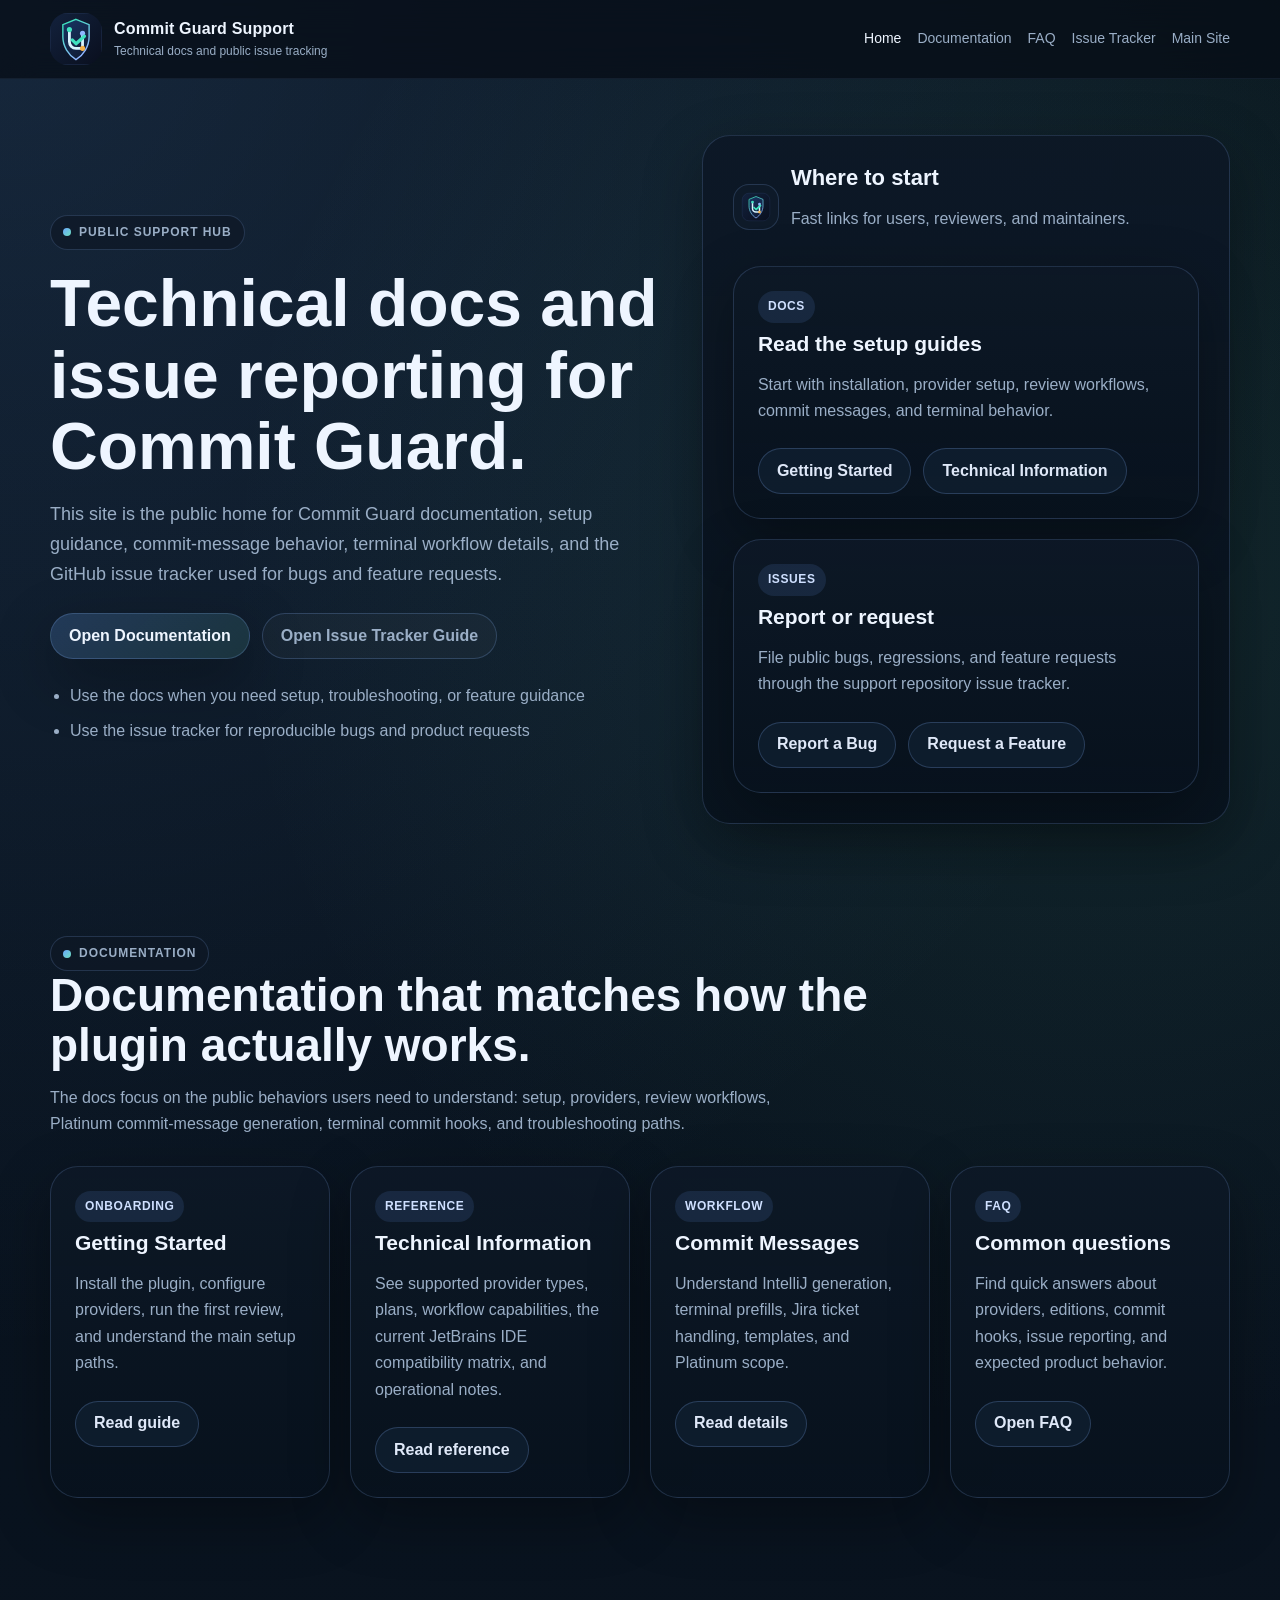
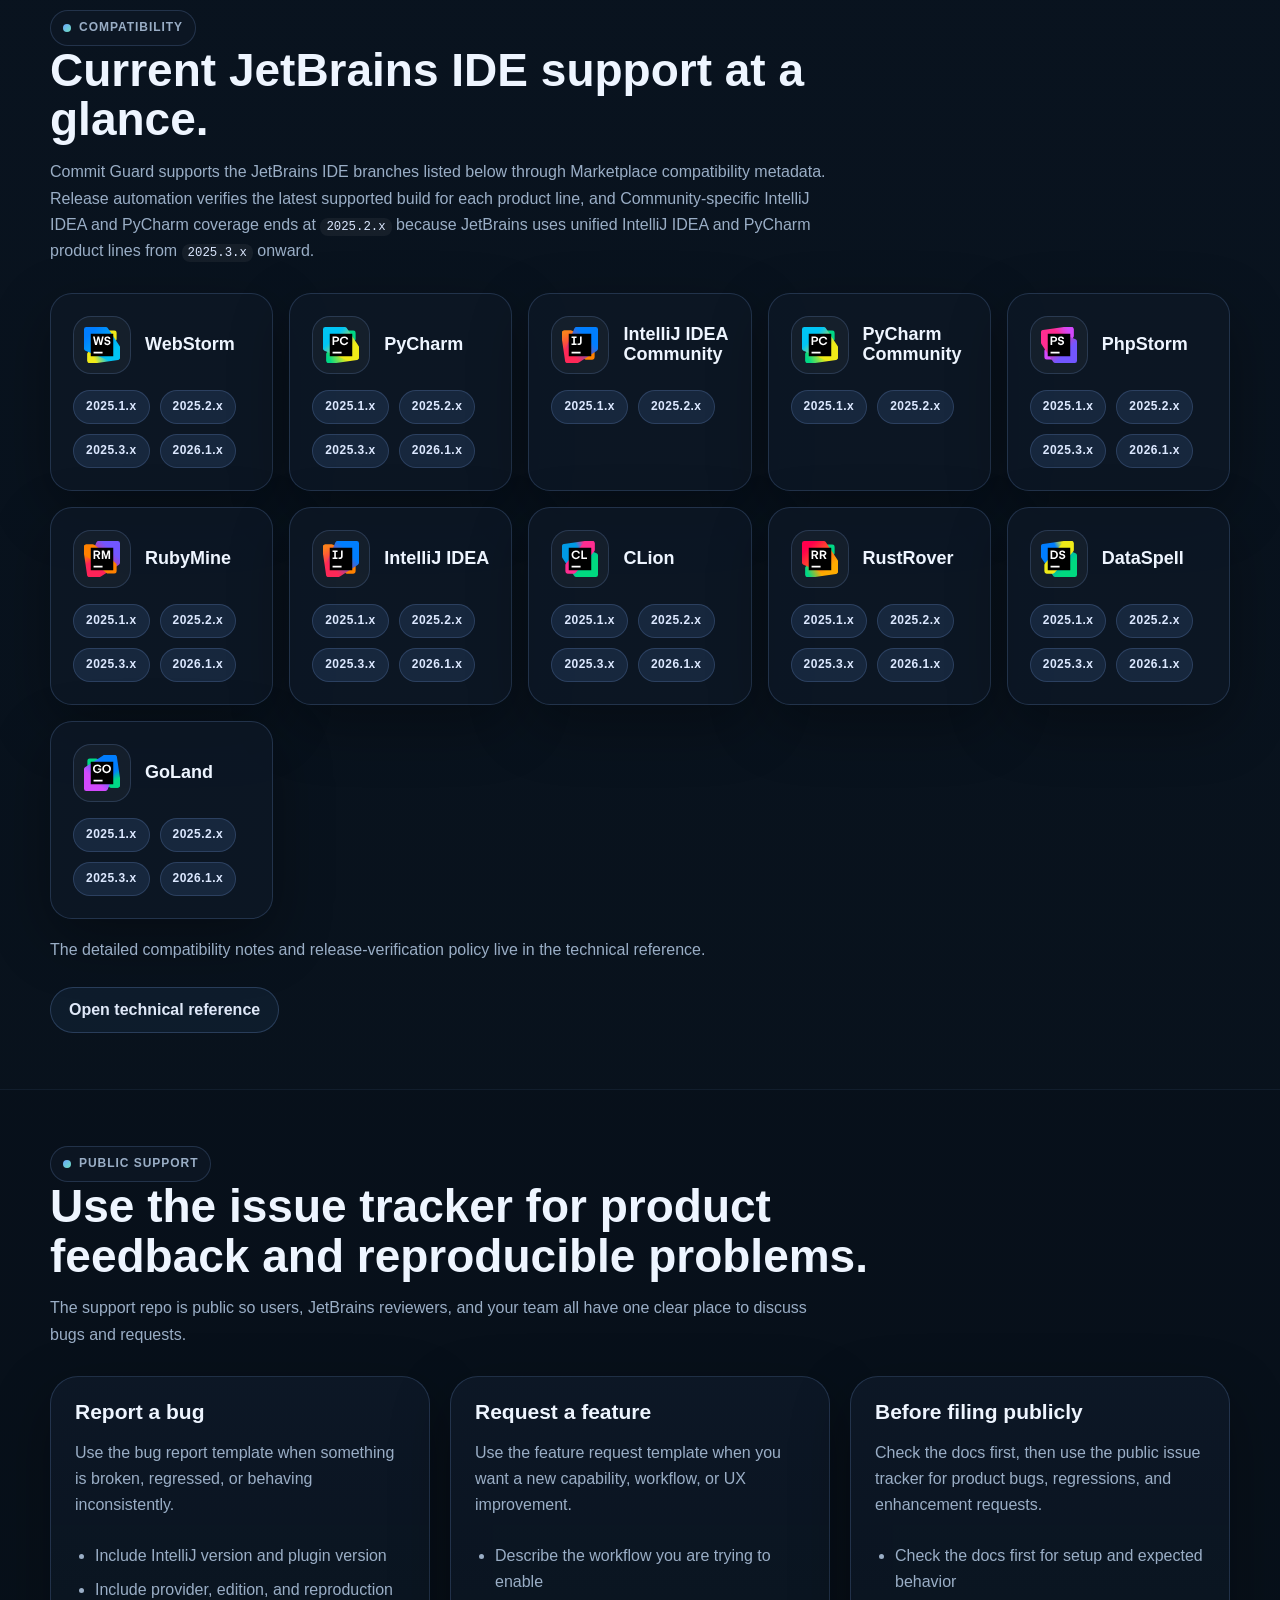
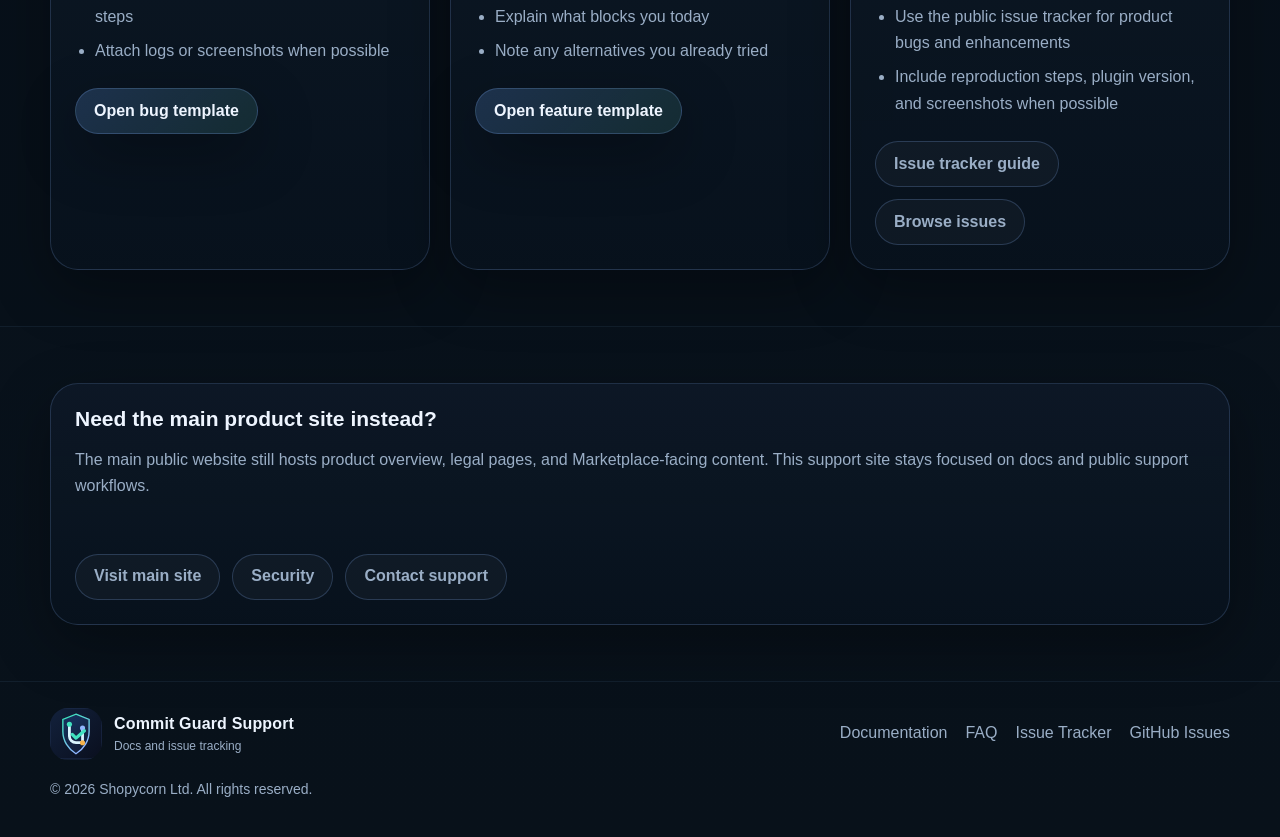
==== commit 93027c49: "Add supported Intelij versions" ====
--- a/index.html
+++ b/index.html
@@ -60,7 +60,7 @@
               <img class="mini-logo" src="./assets/commit-guard-logo.svg" alt="" width="46" height="46" />
               <div>
                 <h3>Where to start</h3>
-                <p class="muted">Fast links for users, reviewers, and internal teams.</p>
+                <p class="muted">Fast links for users, reviewers, and maintainers.</p>
               </div>
             </div>
 
@@ -146,8 +146,9 @@
             <div class="eyebrow">Compatibility</div>
             <h2>Current JetBrains IDE support at a glance.</h2>
             <p>
-              Commit Guard is verified against the latest patch in each active branch listed below. Community-specific IntelliJ IDEA and PyCharm verification ends at
-              <code>2025.2.x</code> because JetBrains uses unified IntelliJ IDEA and PyCharm product lines from <code>2025.3.x</code> onward.
+              Commit Guard supports the JetBrains IDE branches listed below through Marketplace compatibility metadata. Release automation verifies the latest supported
+              build for each product line, and Community-specific IntelliJ IDEA and PyCharm coverage ends at <code>2025.2.x</code> because JetBrains uses unified
+              IntelliJ IDEA and PyCharm product lines from <code>2025.3.x</code> onward.
             </p>
           </div>
 
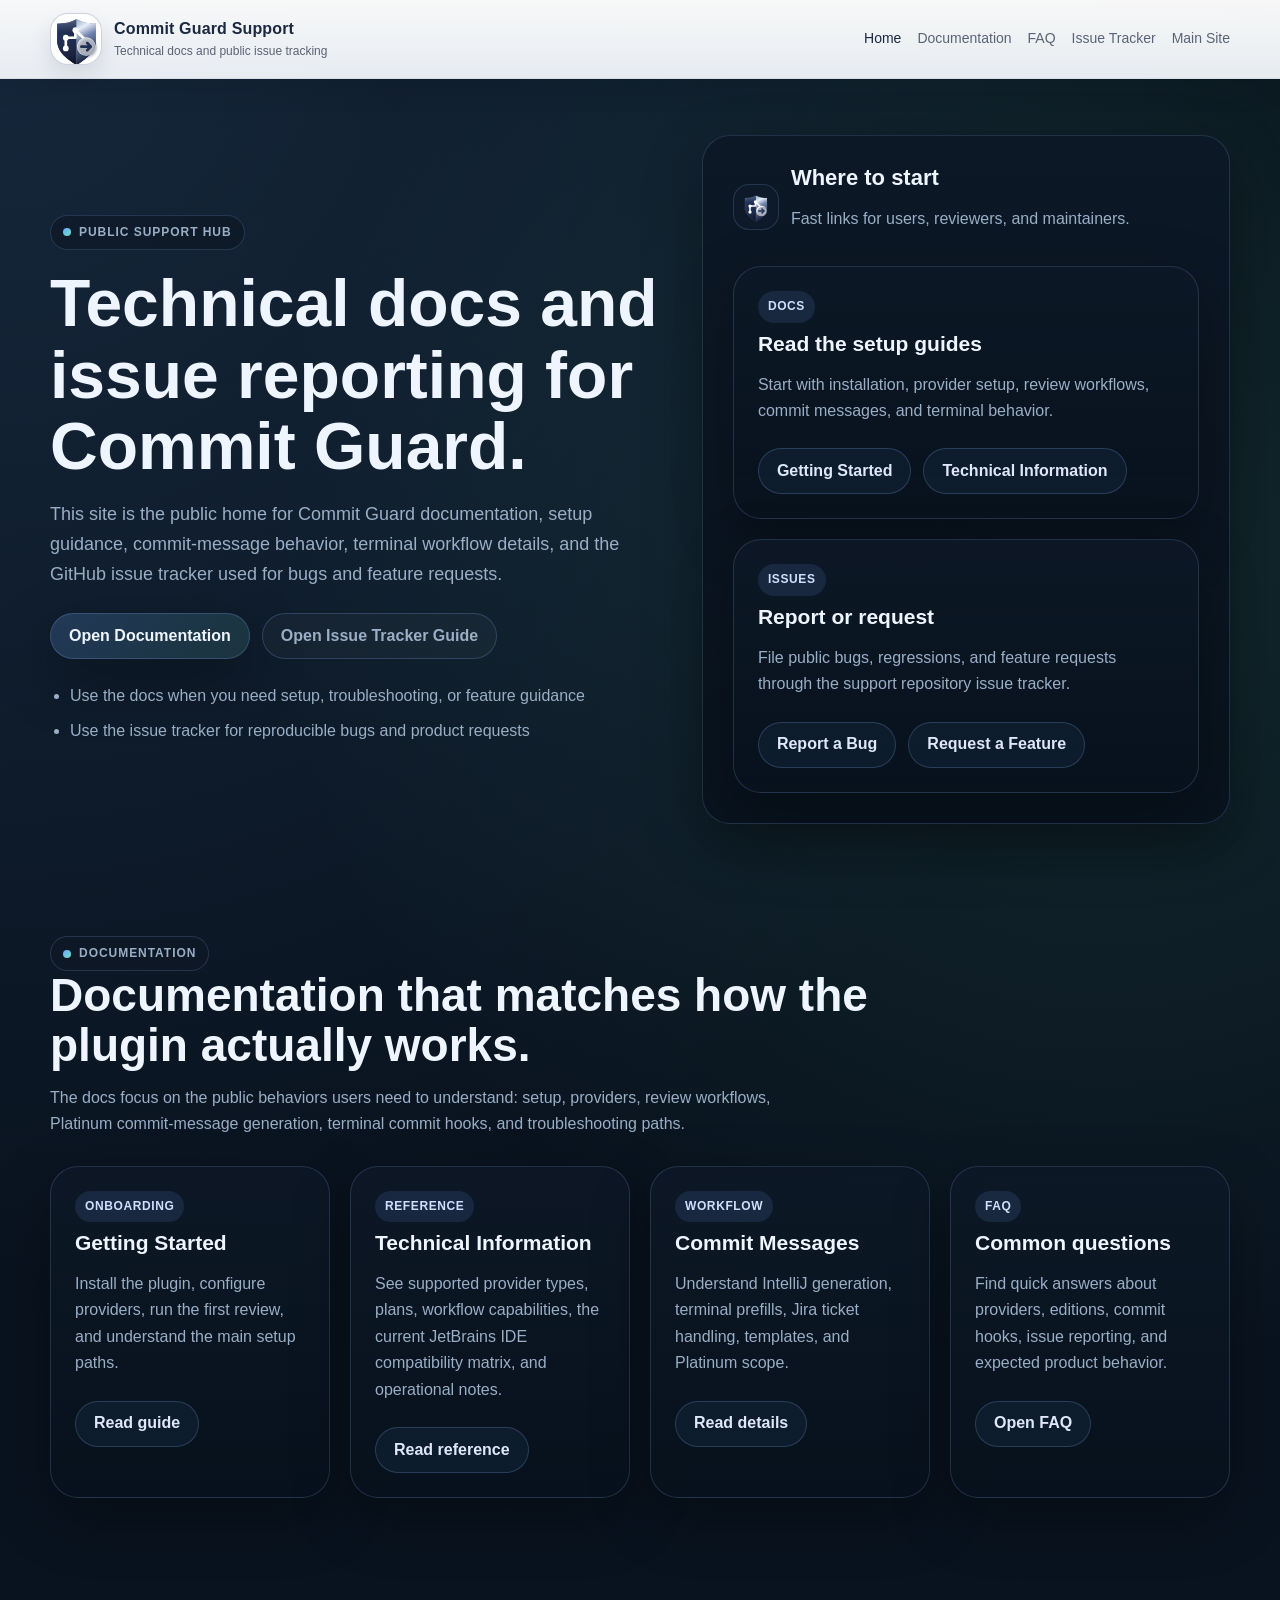
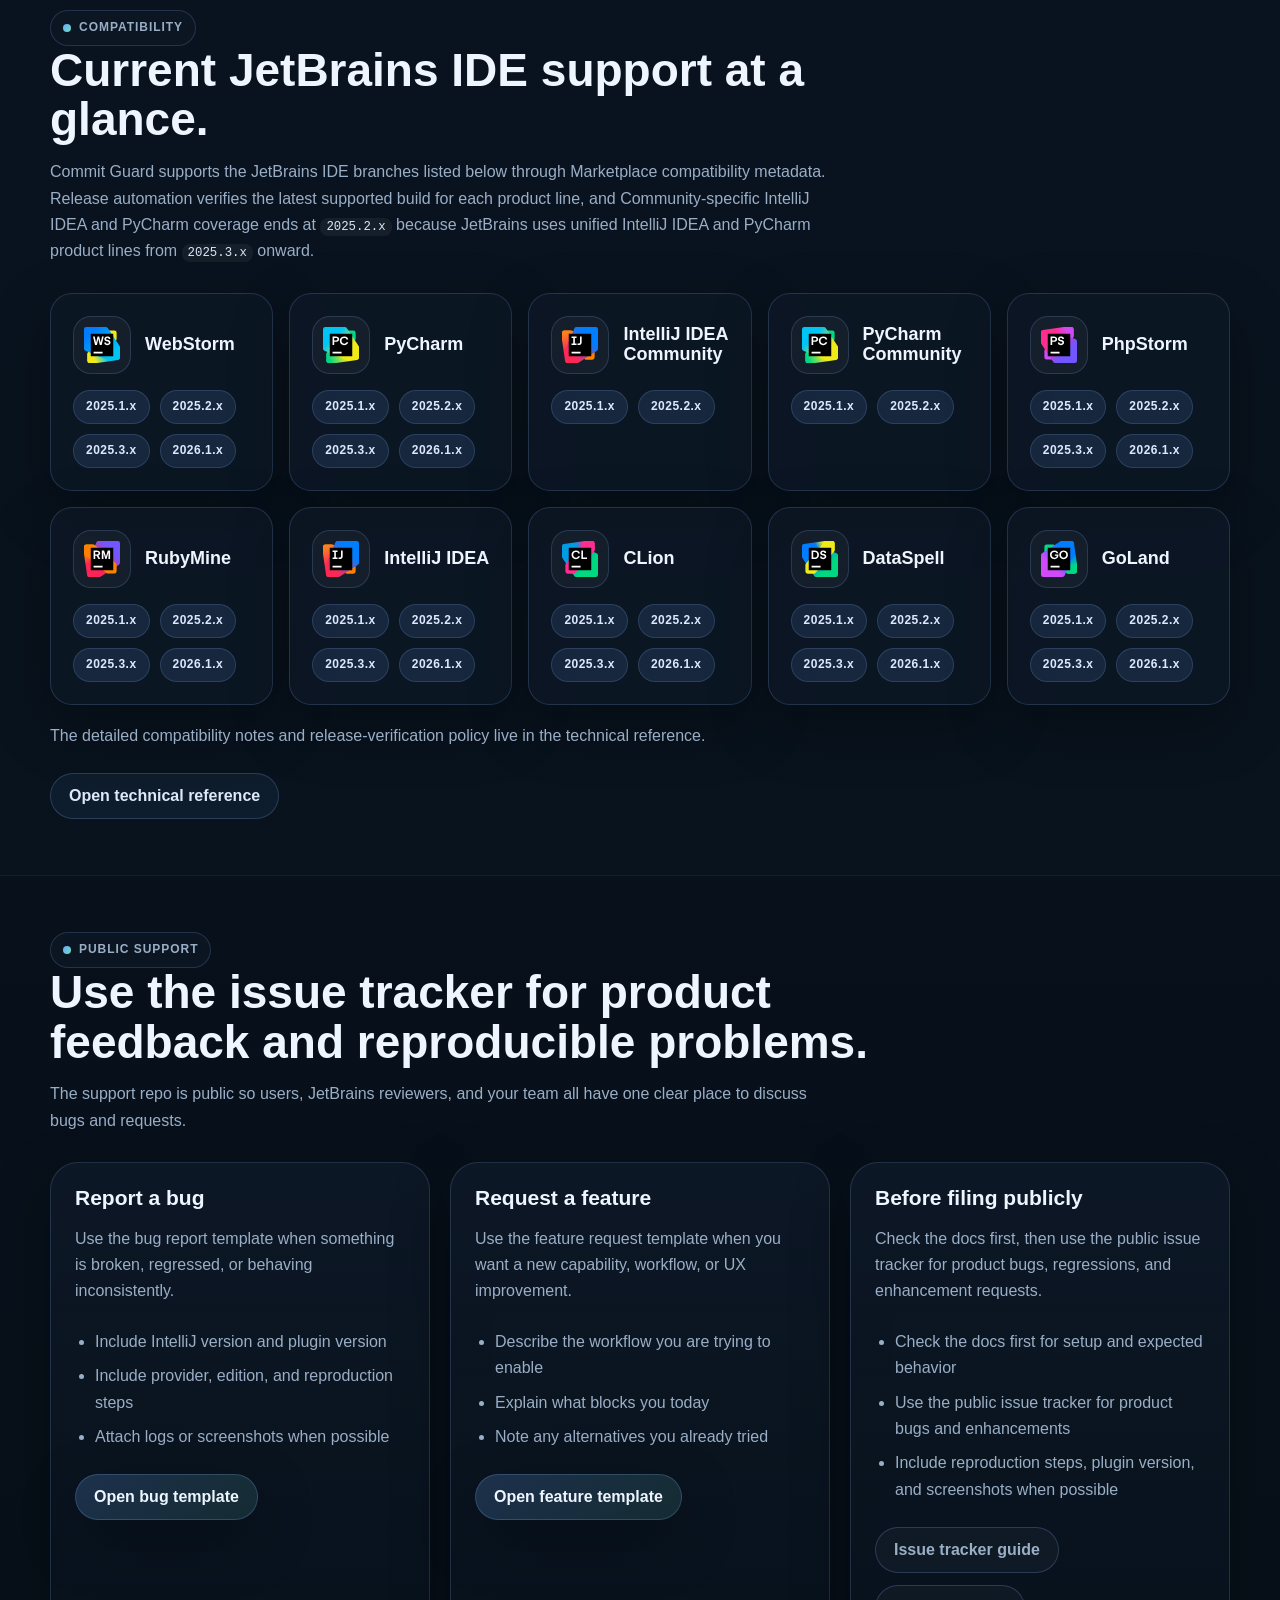
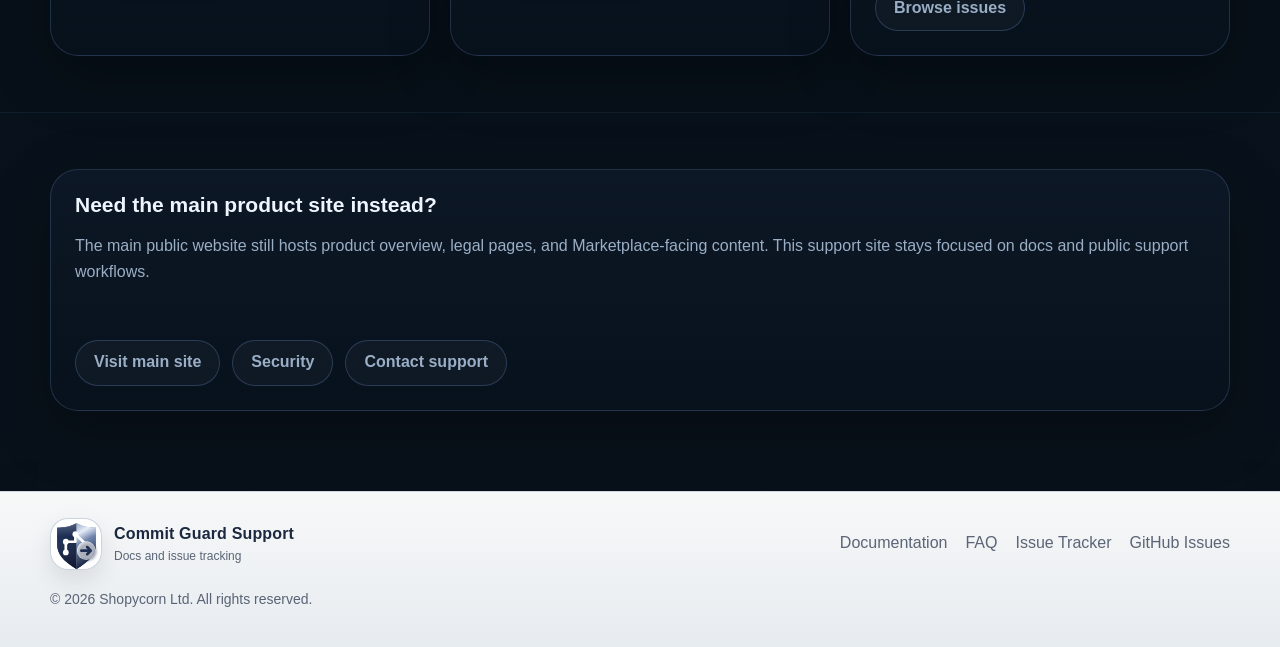
==== commit 1639e1a4: "remove Rust product" ====
--- a/index.html
+++ b/index.html
@@ -272,21 +272,6 @@
             <article class="ide-card">
               <div class="ide-card-header">
                 <span class="ide-mark" aria-hidden="true">
-                  <img src="./assets/ide-logos/rustrover.svg" alt="" width="64" height="64" loading="lazy" />
-                </span>
-                <h3>RustRover</h3>
-              </div>
-              <div class="version-chips" aria-label="Supported versions for RustRover">
-                <span class="version-chip">2025.1.x</span>
-                <span class="version-chip">2025.2.x</span>
-                <span class="version-chip">2025.3.x</span>
-                <span class="version-chip">2026.1.x</span>
-              </div>
-            </article>
-
-            <article class="ide-card">
-              <div class="ide-card-header">
-                <span class="ide-mark" aria-hidden="true">
                   <img src="./assets/ide-logos/dataspell.svg" alt="" width="64" height="64" loading="lazy" />
                 </span>
                 <h3>DataSpell</h3>
--- a/assets/site.css
+++ b/assets/site.css
@@ -14,6 +14,11 @@
   --radius-lg: 22px;
   --radius-md: 16px;
   --max: 1180px;
+  --chrome-bg: linear-gradient(180deg, rgba(255, 255, 255, 0.97), rgba(243, 247, 252, 0.95));
+  --chrome-border: rgba(156, 170, 189, 0.34);
+  --chrome-text: #1b2840;
+  --chrome-muted: rgba(27, 40, 64, 0.7);
+  --chrome-logo-bg: rgba(255, 255, 255, 0.92);
 }
 
 * {
@@ -63,8 +68,9 @@
   top: 0;
   z-index: 40;
   backdrop-filter: blur(18px);
-  background: rgba(7, 14, 23, 0.76);
-  border-bottom: 1px solid rgba(139, 184, 255, 0.08);
+  background: var(--chrome-bg);
+  border-bottom: 1px solid var(--chrome-border);
+  box-shadow: 0 10px 24px rgba(11, 18, 31, 0.12);
 }
 
 .nav-shell {
@@ -87,6 +93,9 @@
   flex: 0 0 52px;
   border-radius: 18px;
   overflow: hidden;
+  background: var(--chrome-logo-bg);
+  border: 1px solid rgba(184, 195, 211, 0.72);
+  box-shadow: 0 10px 22px rgba(20, 29, 51, 0.1);
 }
 
 .brand-logo img {
@@ -103,10 +112,11 @@
 .brand strong {
   font-size: 16px;
   letter-spacing: 0.01em;
+  color: var(--chrome-text);
 }
 
 .brand em {
-  color: var(--muted);
+  color: var(--chrome-muted);
   font-style: normal;
   font-size: 12px;
 }
@@ -115,7 +125,7 @@
   display: flex;
   flex-wrap: wrap;
   gap: 16px;
-  color: var(--muted);
+  color: var(--chrome-muted);
   font-size: 14px;
 }
 
@@ -123,7 +133,7 @@
 .site-nav a[aria-current="page"],
 .footer-links a:hover,
 .inline-link:hover {
-  color: var(--text);
+  color: var(--chrome-text);
 }
 
 .hero-band,
@@ -512,12 +522,15 @@
   display: flex;
   flex-wrap: wrap;
   gap: 18px;
-  color: var(--muted);
+  color: var(--chrome-muted);
 }
 
 .site-footer {
   padding: 26px 0 36px;
-  border-top: 1px solid rgba(139, 184, 255, 0.08);
+  margin-top: 24px;
+  border-top: 1px solid var(--chrome-border);
+  background: var(--chrome-bg);
+  box-shadow: 0 -10px 24px rgba(11, 18, 31, 0.08);
 }
 
 .footer-grid {
@@ -530,6 +543,7 @@
 .footer-copy {
   margin-top: 18px;
   font-size: 14px;
+  color: var(--chrome-muted);
 }
 
 .inline-link {
